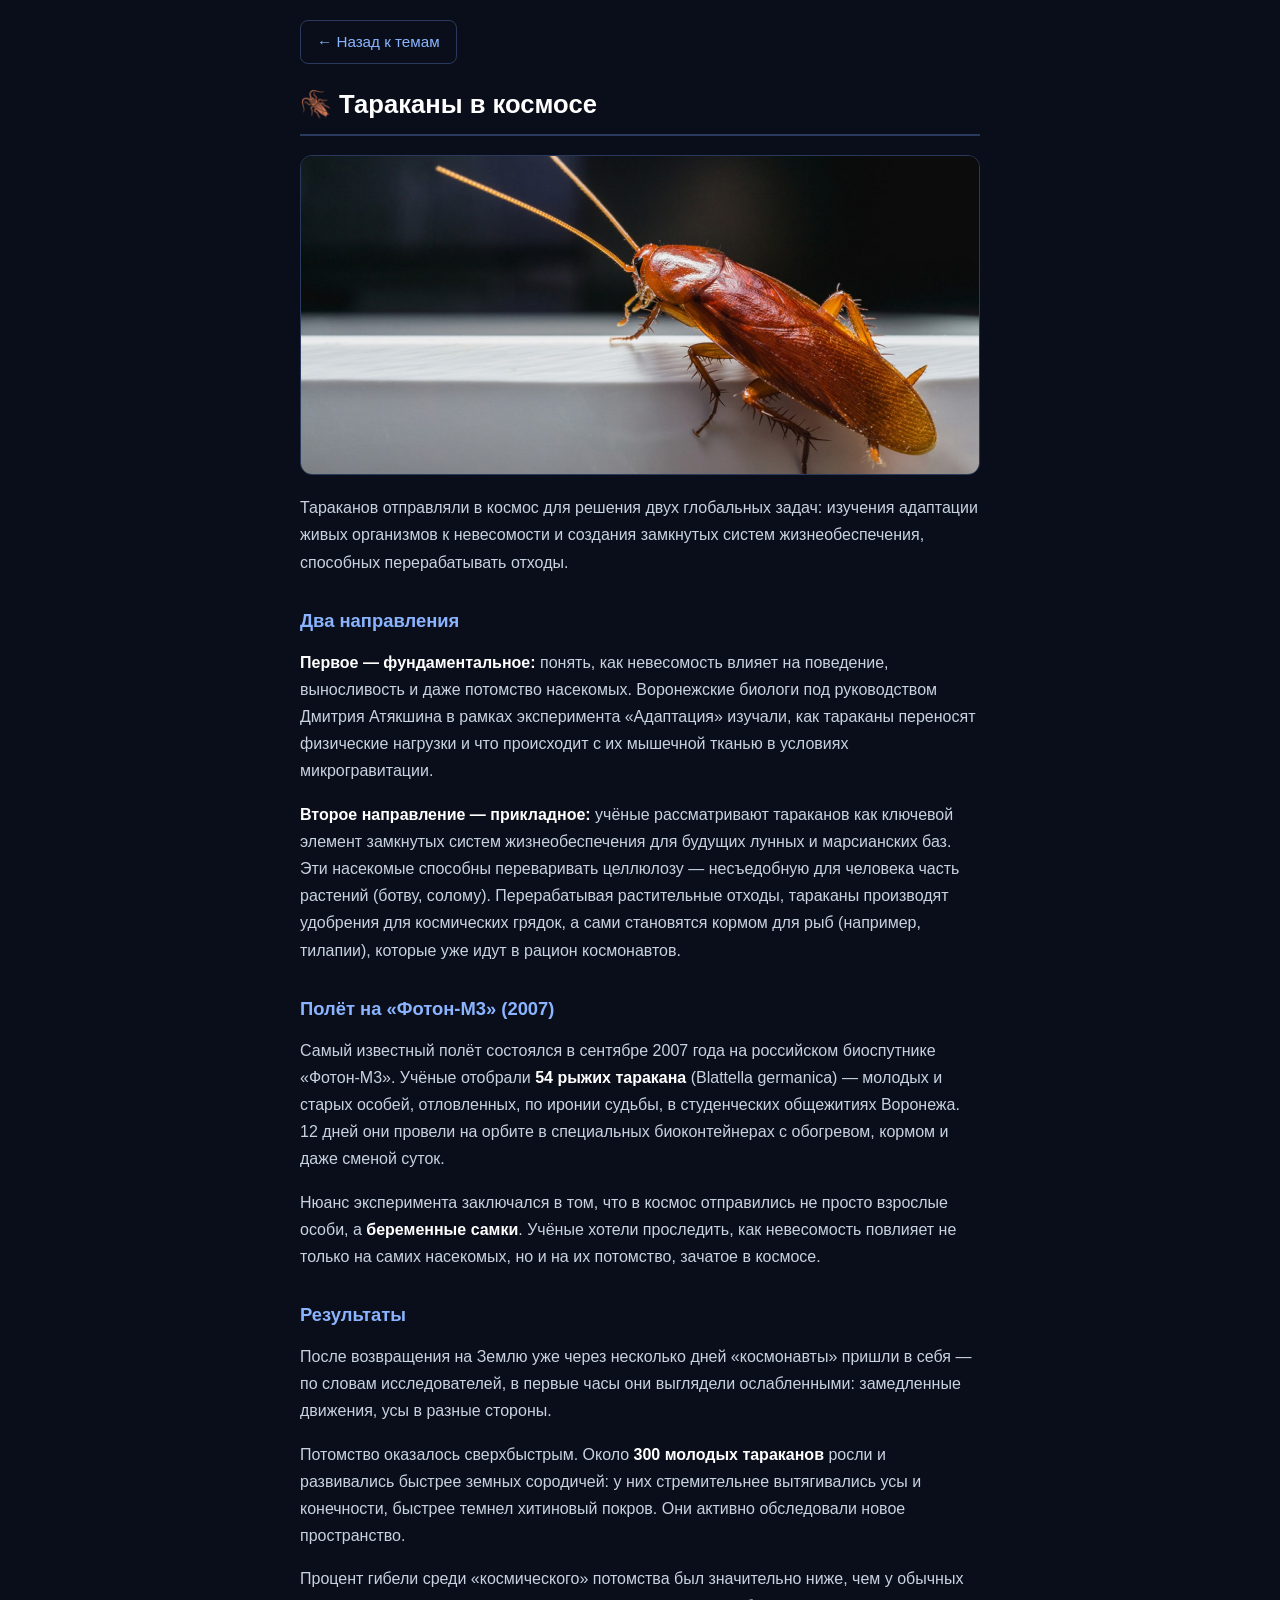
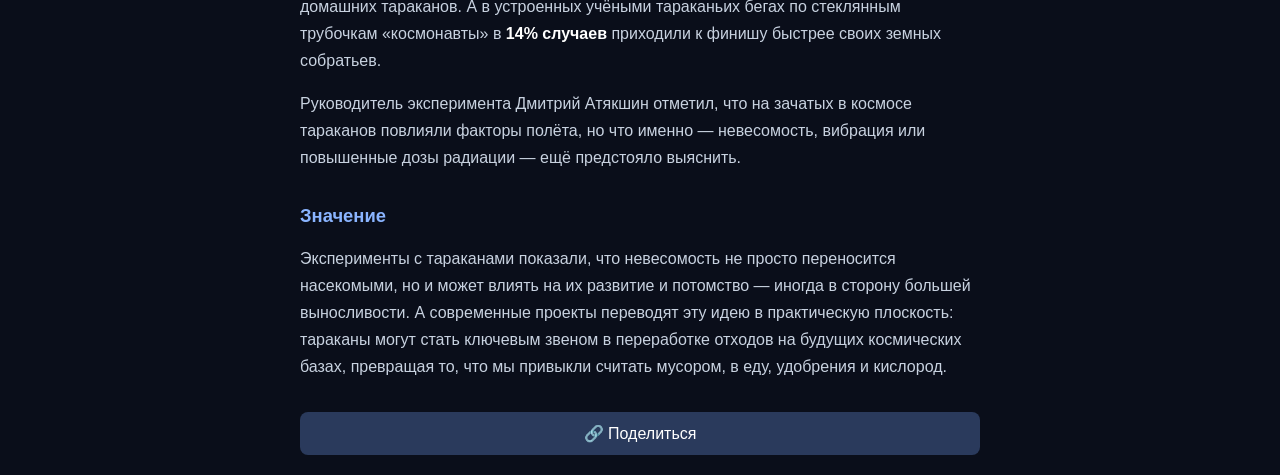
==== cockroaches.html @ 6aa346f5 "Космическая биология" ====
<!DOCTYPE html>
<html lang="ru">
<head>
  <meta charset="UTF-8">
  <meta name="viewport" content="width=device-width, initial-scale=1.0">
  <title>Тараканы в космосе</title>
  <link rel="stylesheet" href="style.css">
</head>
<body>
  <a href="index.html" class="back-link">← Назад к темам</a>
  <h1>🪳 Тараканы в космосе</h1>
<img src="images/cockroach.jpg" alt="Таракан" class="hero">

  <p>Тараканов отправляли в космос для решения двух глобальных задач: изучения адаптации живых организмов к невесомости и создания замкнутых систем жизнеобеспечения, способных перерабатывать отходы.</p>

  <h2>Два направления</h2>
  <p><strong>Первое — фундаментальное:</strong> понять, как невесомость влияет на поведение, выносливость и даже потомство насекомых. Воронежские биологи под руководством Дмитрия Атякшина в рамках эксперимента «Адаптация» изучали, как тараканы переносят физические нагрузки и что происходит с их мышечной тканью в условиях микрогравитации.</p>

  <p><strong>Второе направление — прикладное:</strong> учёные рассматривают тараканов как ключевой элемент замкнутых систем жизнеобеспечения для будущих лунных и марсианских баз. Эти насекомые способны переваривать целлюлозу — несъедобную для человека часть растений (ботву, солому). Перерабатывая растительные отходы, тараканы производят удобрения для космических грядок, а сами становятся кормом для рыб (например, тилапии), которые уже идут в рацион космонавтов.</p>

  <h2>Полёт на «Фотон-М3» (2007)</h2>
  <p>Самый известный полёт состоялся в сентябре 2007 года на российском биоспутнике «Фотон-М3». Учёные отобрали <strong>54 рыжих таракана</strong> (Blattella germanica) — молодых и старых особей, отловленных, по иронии судьбы, в студенческих общежитиях Воронежа. 12 дней они провели на орбите в специальных биоконтейнерах с обогревом, кормом и даже сменой суток.</p>

  <p>Нюанс эксперимента заключался в том, что в космос отправились не просто взрослые особи, а <strong>беременные самки</strong>. Учёные хотели проследить, как невесомость повлияет не только на самих насекомых, но и на их потомство, зачатое в космосе.</p>

  <h2>Результаты</h2>
  <p>После возвращения на Землю уже через несколько дней «космонавты» пришли в себя — по словам исследователей, в первые часы они выглядели ослабленными: замедленные движения, усы в разные стороны.</p>

  <p>Потомство оказалось сверхбыстрым. Около <strong>300 молодых тараканов</strong> росли и развивались быстрее земных сородичей: у них стремительнее вытягивались усы и конечности, быстрее темнел хитиновый покров. Они активно обследовали новое пространство.</p>

  <p>Процент гибели среди «космического» потомства был значительно ниже, чем у обычных домашних тараканов. А в устроенных учёными тараканьих бегах по стеклянным трубочкам «космонавты» в <strong>14% случаев</strong> приходили к финишу быстрее своих земных собратьев.</p>

  <p>Руководитель эксперимента Дмитрий Атякшин отметил, что на зачатых в космосе тараканов повлияли факторы полёта, но что именно — невесомость, вибрация или повышенные дозы радиации — ещё предстояло выяснить.</p>

  <h2>Значение</h2>
  <p>Эксперименты с тараканами показали, что невесомость не просто переносится насекомыми, но и может влиять на их развитие и потомство — иногда в сторону большей выносливости. А современные проекты переводят эту идею в практическую плоскость: тараканы могут стать ключевым звеном в переработке отходов на будущих космических базах, превращая то, что мы привыкли считать мусором, в еду, удобрения и кислород.</p>

  <button class="share-btn" onclick="sharePage()">🔗 Поделиться</button>
  <script>
    function sharePage() {
      if (navigator.share) navigator.share({ title: document.title, url: location.href });
      else { navigator.clipboard.writeText(location.href); alert('Ссылка скопирована!'); }
    }
  </script>
</body>
</html>
---- style.css ----
* {
  margin: 0;
  padding: 0;
  box-sizing: border-box;
}

body {
  font-family: -apple-system, BlinkMacSystemFont, "Segoe UI", Roboto, sans-serif;
  background: #0a0e1a;
  color: #e8ecf5;
  line-height: 1.7;
  padding: 20px;
  max-width: 720px;
  margin: 0 auto;
  min-height: 100vh;
}

h1 {
  font-size: 1.6rem;
  margin-bottom: 1.2rem;
  color: #ffffff;
  line-height: 1.3;
  border-bottom: 2px solid #2a3a5c;
  padding-bottom: 0.8rem;
}

h2 {
  font-size: 1.15rem;
  margin: 1.8rem 0 0.8rem;
  color: #8ab4ff;
}

p {
  margin-bottom: 1rem;
  font-size: 1rem;
  color: #c8d2e0;
}

ul {
  margin: 0.5rem 0 1rem 1.2rem;
}

li {
  margin-bottom: 0.5rem;
  color: #c8d2e0;
}

strong {
  color: #ffffff;
}

.back-link {
  display: inline-block;
  margin-bottom: 1.5rem;
  color: #8ab4ff;
  text-decoration: none;
  font-size: 0.95rem;
  padding: 8px 16px;
  border: 1px solid #2a3a5c;
  border-radius: 8px;
  transition: all 0.2s;
}

.back-link:hover {
  background: #1a2338;
  border-color: #8ab4ff;
}

/* Главная страница */
.menu-card {
  display: block;
  background: #131a2e;
  border: 1px solid #2a3a5c;
  border-radius: 12px;
  padding: 1.2rem;
  margin-bottom: 1rem;
  text-decoration: none;
  color: #e8ecf5;
  transition: all 0.2s;
}

.menu-card:hover {
  background: #1a2338;
  border-color: #8ab4ff;
  transform: translateY(-2px);
}

.menu-card h3 {
  font-size: 1.05rem;
  margin-bottom: 0.4rem;
  color: #ffffff;
}

.menu-card p {
  font-size: 0.9rem;
  margin-bottom: 0;
  color: #8a9ab5;
}

.emoji {
  font-size: 1.5rem;
  margin-right: 0.6rem;
}

/* Кнопка "Поделиться" */
.share-btn {
  display: block;
  width: 100%;
  padding: 12px;
  margin-top: 2rem;
  background: #2a3a5c;
  color: #ffffff;
  border: none;
  border-radius: 8px;
  font-size: 1rem;
  cursor: pointer;
  transition: background 0.2s;
}

.share-btn:hover {
  background: #3a4a6c;
}

/* Картинки */
img {
  max-width: 100%;
  height: auto;
  border-radius: 8px;
  margin: 1rem 0;
}

@media (max-width: 480px) {
  body { padding: 16px; }
  h1 { font-size: 1.35rem; }
  h2 { font-size: 1.05rem; }
}
/* Картинки */
img.hero {
  width: 100%;
  height: auto;
  max-height: 320px;
  object-fit: cover;
  border-radius: 12px;
  margin: 0 0 1.2rem 0;
  display: block;
  border: 1px solid #2a3a5c;
}
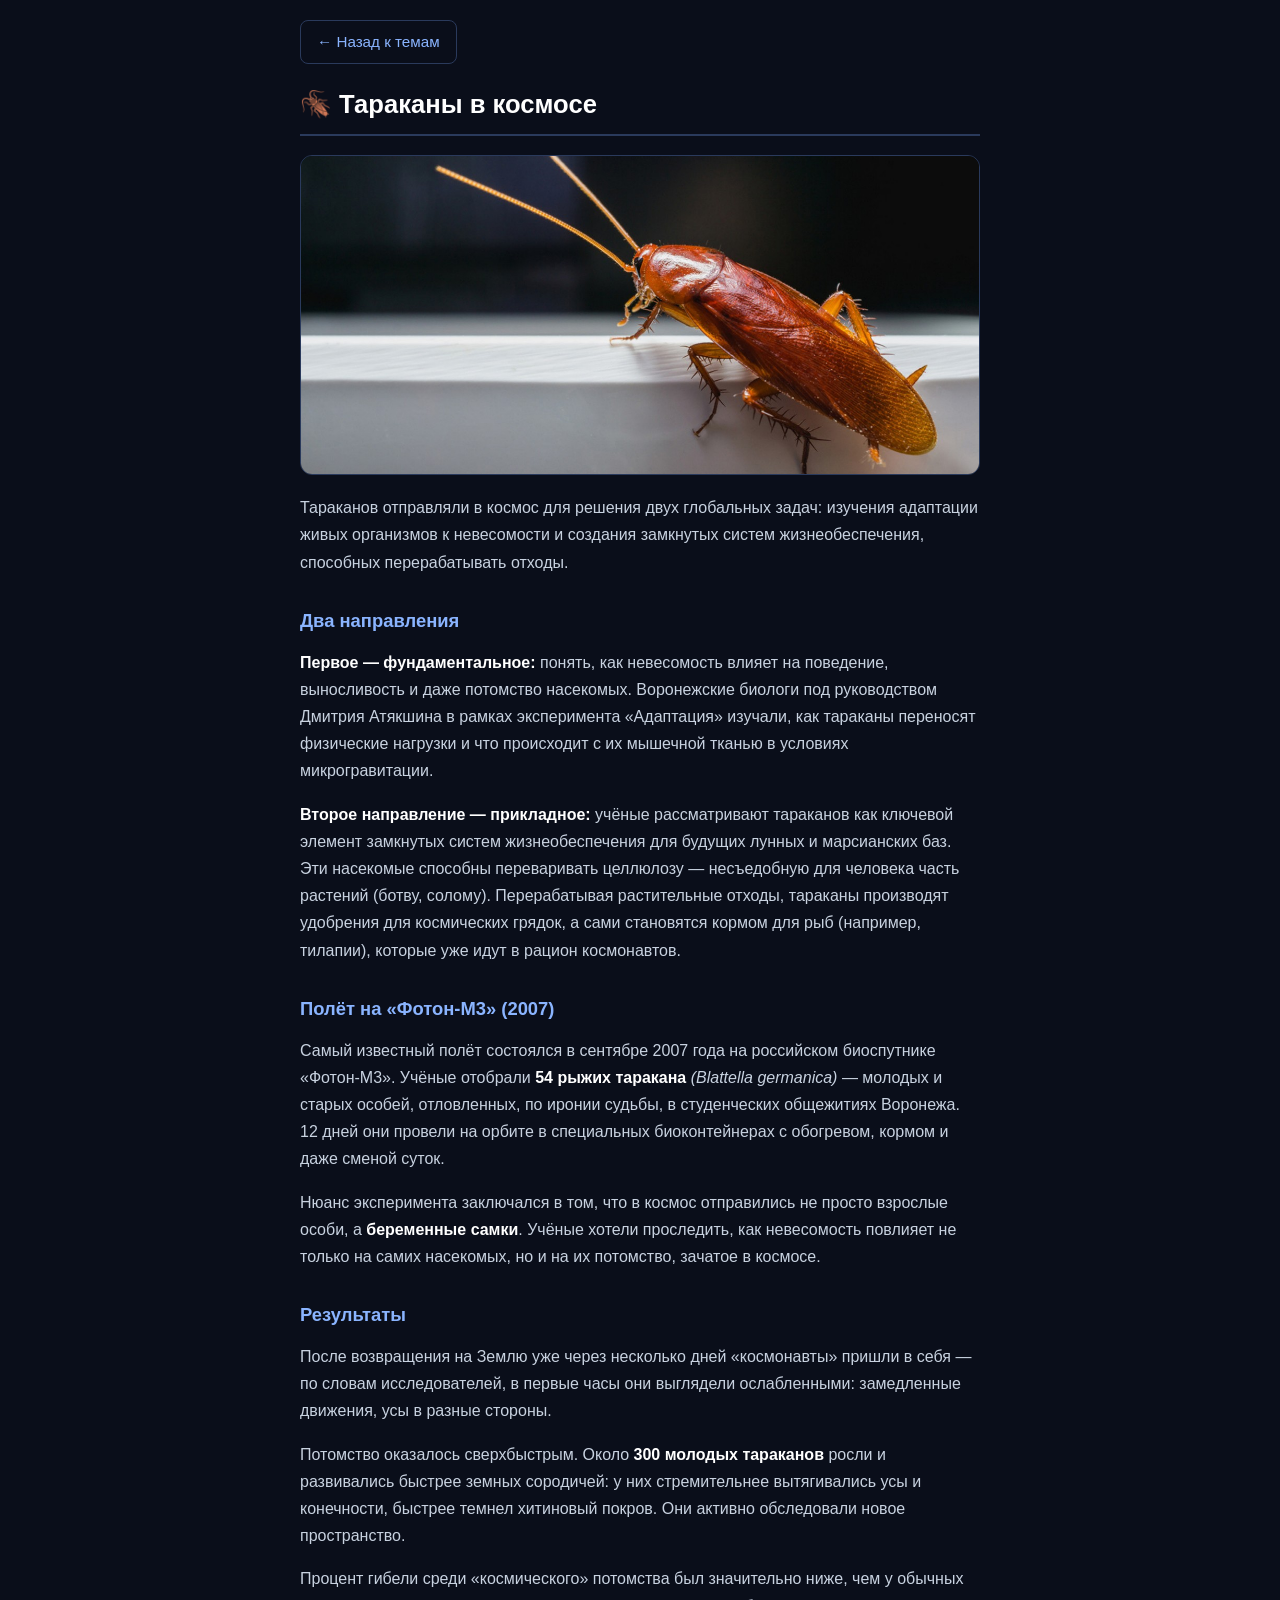
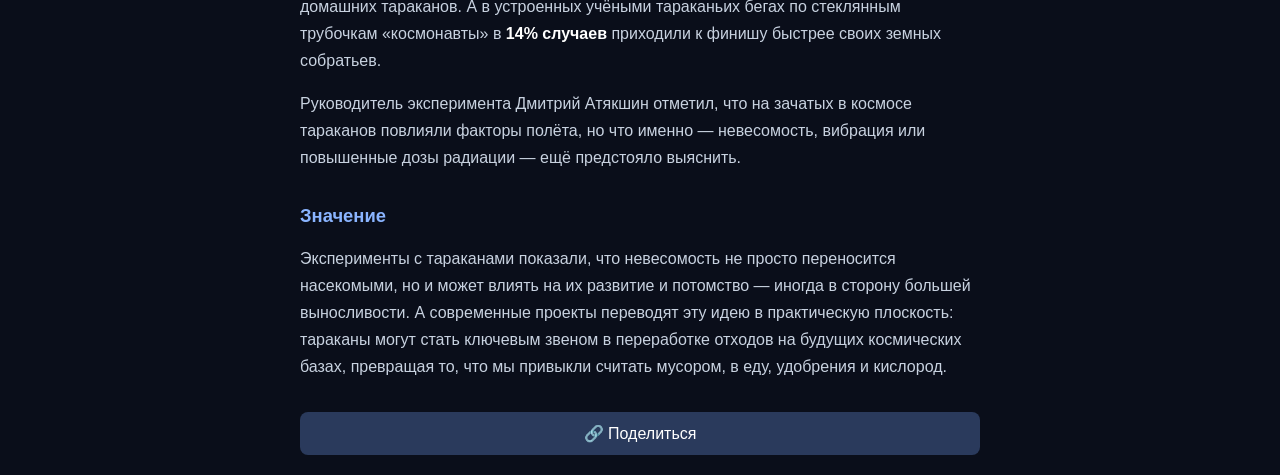
==== commit 89a12939: "Обновил тексты" ====
--- a/cockroaches.html
+++ b/cockroaches.html
@@ -19,7 +19,7 @@
   <p><strong>Второе направление — прикладное:</strong> учёные рассматривают тараканов как ключевой элемент замкнутых систем жизнеобеспечения для будущих лунных и марсианских баз. Эти насекомые способны переваривать целлюлозу — несъедобную для человека часть растений (ботву, солому). Перерабатывая растительные отходы, тараканы производят удобрения для космических грядок, а сами становятся кормом для рыб (например, тилапии), которые уже идут в рацион космонавтов.</p>
 
   <h2>Полёт на «Фотон-М3» (2007)</h2>
-  <p>Самый известный полёт состоялся в сентябре 2007 года на российском биоспутнике «Фотон-М3». Учёные отобрали <strong>54 рыжих таракана</strong> (Blattella germanica) — молодых и старых особей, отловленных, по иронии судьбы, в студенческих общежитиях Воронежа. 12 дней они провели на орбите в специальных биоконтейнерах с обогревом, кормом и даже сменой суток.</p>
+  <p>Самый известный полёт состоялся в сентябре 2007 года на российском биоспутнике «Фотон-М3». Учёные отобрали <strong>54 рыжих таракана</strong> <em>(Blattella germanica)</em> — молодых и старых особей, отловленных, по иронии судьбы, в студенческих общежитиях Воронежа. 12 дней они провели на орбите в специальных биоконтейнерах с обогревом, кормом и даже сменой суток.</p>
 
   <p>Нюанс эксперимента заключался в том, что в космос отправились не просто взрослые особи, а <strong>беременные самки</strong>. Учёные хотели проследить, как невесомость повлияет не только на самих насекомых, но и на их потомство, зачатое в космосе.</p>
 
